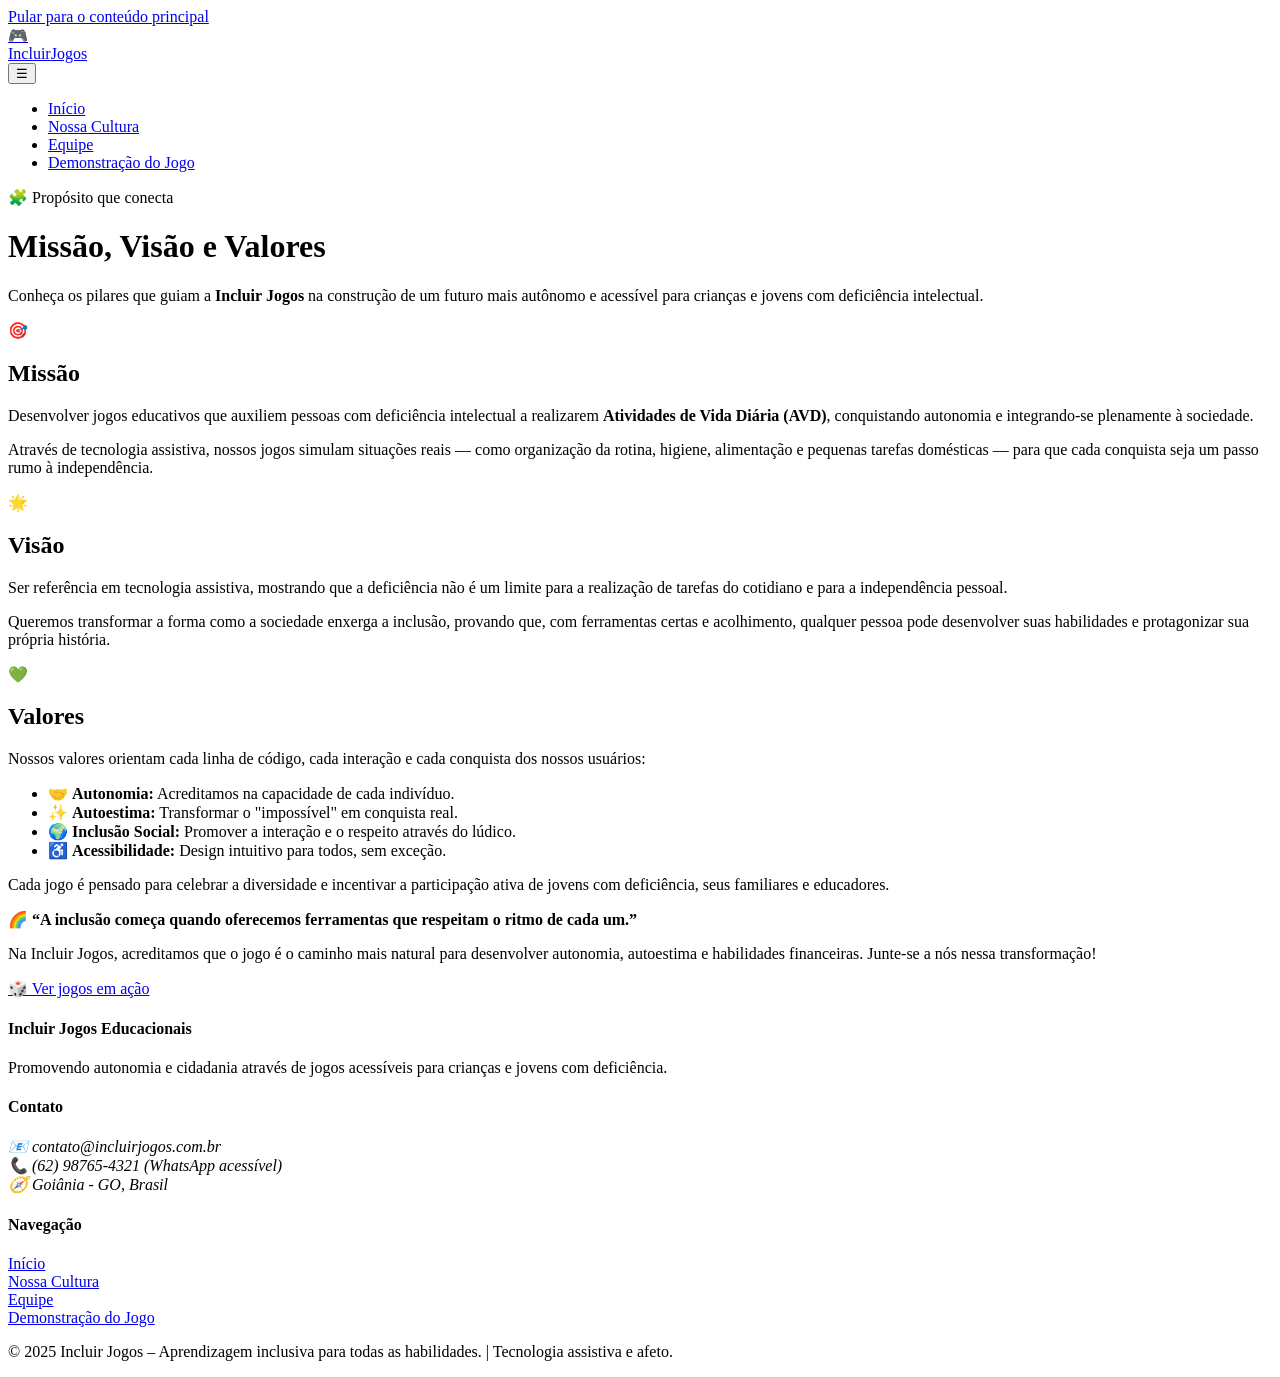
==== pag2.html @ 511714f4 "Add files via upload" ====
<!DOCTYPE html>
<html lang="pt-BR">
<head>
  <meta charset="UTF-8">
  <meta name="viewport" content="width=device-width, initial-scale=1.0, viewport-fit=cover">
  <title>Incluir Jogos - Missão, Visão e Valores | Educação inclusiva</title>
  <meta name="description" content="Conheça a missão, visão e valores da Incluir Jogos: tecnologia assistiva, autonomia, autoestima, inclusão social e acessibilidade para pessoas com deficiência.">
  <link rel="stylesheet" href="styles/style_pag2.css">
</head>
<body>

<a href="#conteudo-principal" class="skip-link">Pular para o conteúdo principal</a>

<header class="header">
  <div class="container nav-bar">
    <a href="index.html" class="logo" aria-label="Página inicial Incluir Jogos">
      <div class="logo-icon" aria-hidden="true">🎮</div>
      <div class="logo-text">Incluir<span>Jogos</span></div>
    </a>
    
    <button class="menu-toggle" id="menuToggle" aria-label="Abrir menu de navegação" aria-expanded="false">☰</button>

    <nav aria-label="Menu principal">
      <ul class="menu" id="menuNav">
        <li><a href="index.html">Início</a></li>
        <li><a href="pag2.html" aria-current="page">Nossa Cultura</a></li>
        <li><a href="pag3.html">Equipe</a></li>
        <li><a href="pag4.html">Demonstração do Jogo</a></li>
        <!-- Link adicional para pag4.html, como solicitado (consistência) -->
      </ul>
    </nav>
  </div>
</header>

<main id="conteudo-principal">
  <div class="container">
    <div class="page-header">
      <div class="intro-badge" aria-hidden="true">🧩 Propósito que conecta</div>
      <h1>Missão, Visão e Valores</h1>
      <p>Conheça os pilares que guiam a <strong>Incluir Jogos</strong> na construção de um futuro mais autônomo e acessível para crianças e jovens com deficiência intelectual.</p>
    </div>

    <!-- Cards principais: Missão, Visão e Valores -->
    <div class="cards-grid">
      <!-- MISSÃO -->
      <div class="card-mvv">
        <div class="card-inner">
          <div class="icon-mvv" aria-hidden="true">🎯</div>
          <h2>Missão</h2>
          <p><span class="highlight-text">Desenvolver jogos educativos</span> que auxiliem pessoas com deficiência intelectual a realizarem <strong>Atividades de Vida Diária (AVD)</strong>, conquistando autonomia e integrando-se plenamente à sociedade.</p>
          <p>Através de tecnologia assistiva, nossos jogos simulam situações reais — como organização da rotina, higiene, alimentação e pequenas tarefas domésticas — para que cada conquista seja um passo rumo à independência.</p>
        </div>
      </div>

      <!-- VISÃO -->
      <div class="card-mvv">
        <div class="card-inner">
          <div class="icon-mvv" aria-hidden="true">🌟</div>
          <h2>Visão</h2>
          <p><span class="highlight-text">Ser referência em tecnologia assistiva</span>, mostrando que a deficiência não é um limite para a realização de tarefas do cotidiano e para a independência pessoal.</p>
          <p>Queremos transformar a forma como a sociedade enxerga a inclusão, provando que, com ferramentas certas e acolhimento, qualquer pessoa pode desenvolver suas habilidades e protagonizar sua própria história.</p>
        </div>
      </div>

      <!-- VALORES -->
      <div class="card-mvv">
        <div class="card-inner">
          <div class="icon-mvv" aria-hidden="true">💚</div>
          <h2>Valores</h2>
          <p>Nossos valores orientam cada linha de código, cada interação e cada conquista dos nossos usuários:</p>
          <ul class="valores-list">
            <li><span class="bullet" aria-hidden="true">🤝</span> <strong>Autonomia:</strong> Acreditamos na capacidade de cada indivíduo.</li>
            <li><span class="bullet" aria-hidden="true">✨</span> <strong>Autoestima:</strong> Transformar o "impossível" em conquista real.</li>
            <li><span class="bullet" aria-hidden="true">🌍</span> <strong>Inclusão Social:</strong> Promover a interação e o respeito através do lúdico.</li>
            <li><span class="bullet" aria-hidden="true">♿</span> <strong>Acessibilidade:</strong> Design intuitivo para todos, sem exceção.</li>
          </ul>
          <p style="margin-top: 0.8rem;">Cada jogo é pensado para celebrar a diversidade e incentivar a participação ativa de jovens com deficiência, seus familiares e educadores.</p>
        </div>
      </div>
    </div>

    <!-- Sessão inspiracional complementar (Linguagem acolhedora) -->
    <div class="callout">
      <p>🌈 <strong>“A inclusão começa quando oferecemos ferramentas que respeitam o ritmo de cada um.”</strong></p>
      <p style="font-size: 1rem;">Na Incluir Jogos, acreditamos que o jogo é o caminho mais natural para desenvolver autonomia, autoestima e habilidades financeiras. Junte-se a nós nessa transformação!</p>
      <a href="pag3.html" class="btn-secundario" aria-label="Conheça a demonstração do jogo">🎲 Ver jogos em ação</a>
    </div>
  </div>
</main>

<footer class="footer">
  <div class="container">
    <div class="footer-content">
      <div class="footer-info">
        <h4>Incluir Jogos Educacionais</h4>
        <p>Promovendo autonomia e cidadania através de jogos acessíveis para crianças e jovens com deficiência.</p>
      </div>
      <div class="footer-info">
        <h4>Contato</h4>
        <address>
          📧 contato@incluirjogos.com.br<br>
          📞 (62) 98765-4321 (WhatsApp acessível)<br>
          🧭 Goiânia - GO, Brasil
        </address>
      </div>
      <div class="footer-info">
        <h4>Navegação</h4>
        <p><a href="index.html">Início</a><br>
        <a href="pag2.html">Nossa Cultura</a><br>
        <a href="pag3.html">Equipe</a><br>
        <a href="pag4.html">Demonstração do Jogo</a></p>
      </div>
    </div>
    <div class="footer-copy">
      <p>© 2025 Incluir Jogos – Aprendizagem inclusiva para todas as habilidades. | Tecnologia assistiva e afeto.</p>
    </div>
  </div>
</footer>

<script src="scripts/script_pag2.js"></script>
</body>
</html>
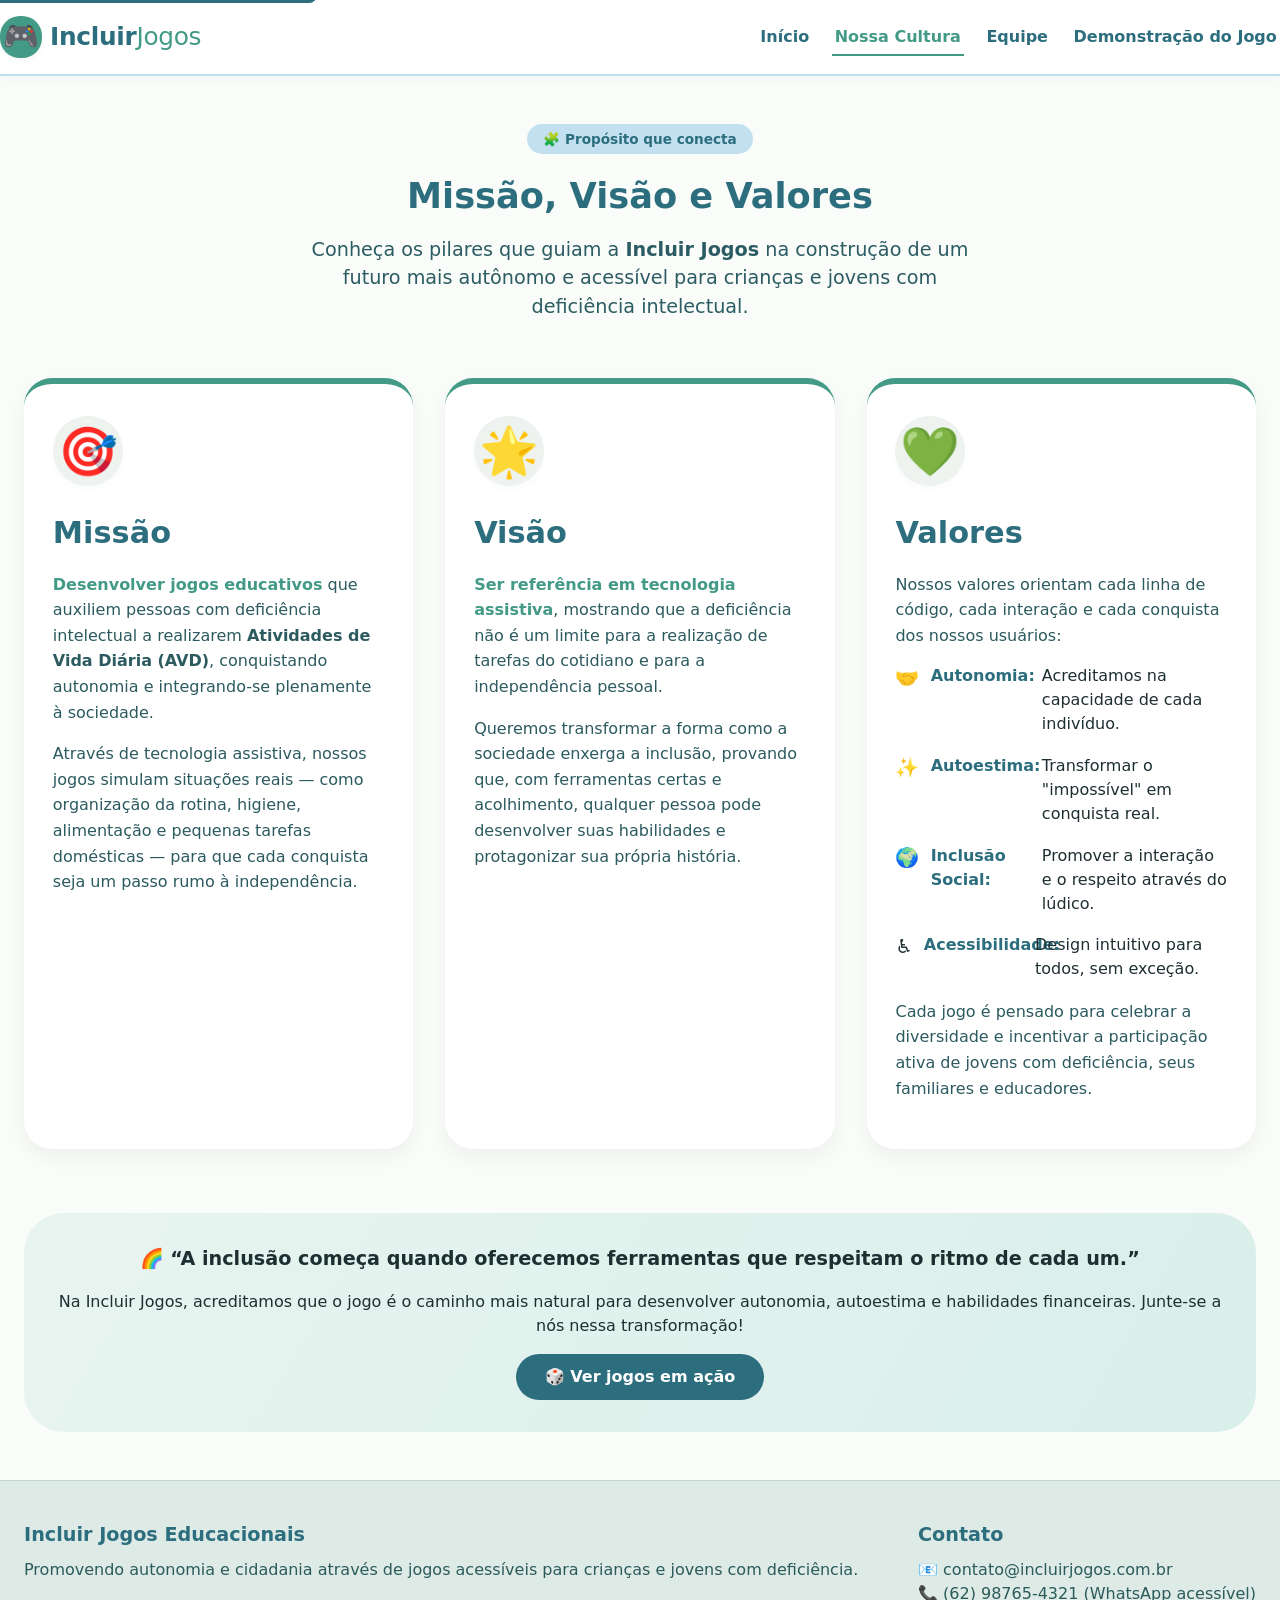
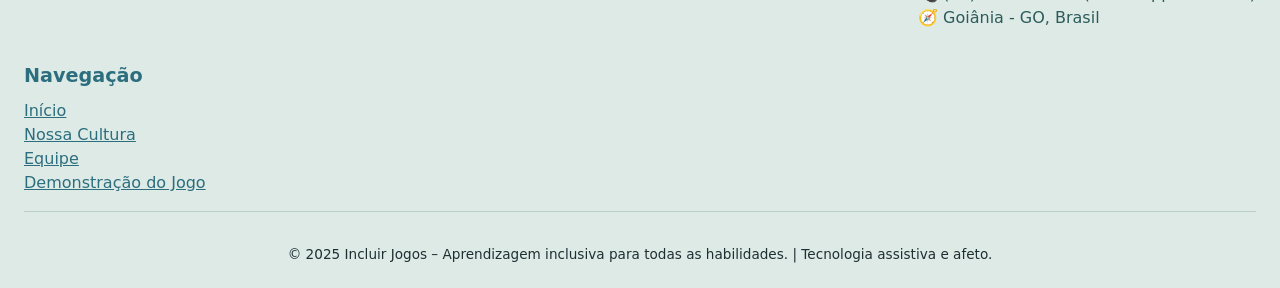
==== commit f7788bf6: "Update pag2.html" ====
--- a/pag2.html
+++ b/pag2.html
@@ -5,7 +5,7 @@
   <meta name="viewport" content="width=device-width, initial-scale=1.0, viewport-fit=cover">
   <title>Incluir Jogos - Missão, Visão e Valores | Educação inclusiva</title>
   <meta name="description" content="Conheça a missão, visão e valores da Incluir Jogos: tecnologia assistiva, autonomia, autoestima, inclusão social e acessibilidade para pessoas com deficiência.">
-  <link rel="stylesheet" href="styles/style_pag2.css">
+  <link rel="stylesheet" href="/style_pag2.css">
 </head>
 <body>
 
@@ -117,6 +117,6 @@
   </div>
 </footer>
 
-<script src="scripts/script_pag2.js"></script>
+<script src="/script_pag2.js"></script>
 </body>
-</html>+</html>
--- a/style_pag2.css
+++ b/style_pag2.css
@@ -0,0 +1,367 @@
+    * {
+      margin: 0;
+      padding: 0;
+      box-sizing: border-box;
+    }
+
+    /* PALETA ACESSÍVEL E SUAVE - MESMA DA INDEX */
+    :root {
+      --bg-geral: #F9FCF8;
+      --azul-suave: #C2E0F0;
+      --verde-agua: #B8E1D9;
+      --azul-claro: #D4ECF2;
+      --azul-profundo: #2C6E7E;
+      --verde-destaque: #439A86;
+      --texto-escuro: #1E2F32;
+      --texto-claro: #FEFCF3;
+      --cinza-claro: #EFF3F0;
+      --sombra-leve: 0 8px 20px rgba(0, 0, 0, 0.05);
+      --foco-outline: 3px solid #2C6E7E;
+      --border-radius-card: 28px;
+      --fonte-principal: 'Segoe UI', system-ui, 'Roboto', 'Helvetica Neue', sans-serif;
+    }
+
+    body {
+      font-family: var(--fonte-principal);
+      background-color: var(--bg-geral);
+      color: var(--texto-escuro);
+      line-height: 1.5;
+      scroll-behavior: smooth;
+    }
+
+    /* SKIP LINK ACESSIBILIDADE */
+    .skip-link {
+      position: absolute;
+      top: -40px;
+      left: 0;
+      background: var(--azul-profundo);
+      color: white;
+      padding: 0.6rem 1rem;
+      text-decoration: none;
+      font-weight: 600;
+      border-radius: 0 0 8px 0;
+      z-index: 100;
+      transition: top 0.2s ease;
+    }
+    .skip-link:focus {
+      top: 0;
+      outline: 2px solid white;
+    }
+
+    .container {
+      max-width: 1280px;
+      margin: 0 auto;
+      padding: 0 1.5rem;
+    }
+
+    /* CABEÇALHO IDÊNTICO */
+    .header {
+      background: white;
+      box-shadow: 0 2px 12px rgba(0, 0, 0, 0.03);
+      position: sticky;
+      top: 0;
+      z-index: 10;
+      border-bottom: 2px solid var(--azul-suave);
+    }
+    .nav-bar {
+      display: flex;
+      align-items: center;
+      justify-content: space-between;
+      flex-wrap: wrap;
+      padding: 1rem 0;
+    }
+    .logo {
+      display: flex;
+      align-items: center;
+      gap: 0.5rem;
+      text-decoration: none;
+    }
+    .logo-icon {
+      background: var(--verde-destaque);
+      width: 42px;
+      height: 42px;
+      border-radius: 20px;
+      display: inline-flex;
+      align-items: center;
+      justify-content: center;
+      font-size: 1.8rem;
+      box-shadow: 0 2px 6px rgba(0,0,0,0.05);
+      transition: transform 0.2s;
+    }
+    .logo:hover .logo-icon {
+      transform: scale(1.02);
+    }
+    .logo-text {
+      font-size: 1.55rem;
+      font-weight: 700;
+      color: var(--azul-profundo);
+      letter-spacing: -0.3px;
+    }
+    .logo span:last-child {
+      font-weight: 500;
+      color: var(--verde-destaque);
+    }
+
+    /* MENU DE NAVEGAÇÃO */
+    .menu {
+      display: flex;
+      gap: 1.2rem;
+      flex-wrap: wrap;
+      list-style: none;
+    }
+    .menu a {
+      text-decoration: none;
+      font-weight: 600;
+      color: var(--azul-profundo);
+      padding: 0.5rem 0.2rem;
+      transition: all 0.2s ease;
+      border-bottom: 2px solid transparent;
+      font-size: 1rem;
+    }
+    .menu a:hover {
+      border-bottom-color: var(--verde-destaque);
+      color: var(--verde-destaque);
+    }
+    .menu a:focus-visible {
+      outline: var(--foco-outline);
+      outline-offset: 4px;
+      border-radius: 4px;
+    }
+    .menu a[aria-current="page"] {
+      border-bottom-color: var(--verde-destaque);
+      color: var(--verde-destaque);
+      font-weight: 700;
+    }
+
+    /* BOTÃO HAMBURGUER (mobile) */
+    .menu-toggle {
+      display: none;
+      background: none;
+      border: none;
+      font-size: 2rem;
+      cursor: pointer;
+      color: var(--azul-profundo);
+      transition: 0.2s;
+    }
+    .menu-toggle:focus-visible {
+      outline: var(--foco-outline);
+      outline-offset: 2px;
+      border-radius: 8px;
+    }
+
+    /* SEÇÃO PRINCIPAL DA PÁGINA (MISSÃO, VISÃO, VALORES) */
+    .page-header {
+      text-align: center;
+      padding: 3rem 0 1.5rem 0;
+    }
+    .page-header h1 {
+      font-size: 2.2rem;
+      color: var(--azul-profundo);
+      font-weight: 700;
+    }
+    .page-header p {
+      font-size: 1.2rem;
+      color: #2c5c63;
+      max-width: 700px;
+      margin: 0.8rem auto 0;
+    }
+    .intro-badge {
+      display: inline-block;
+      background: var(--azul-suave);
+      padding: 0.3rem 1rem;
+      border-radius: 40px;
+      font-size: 0.85rem;
+      font-weight: 600;
+      color: var(--azul-profundo);
+      margin-bottom: 1rem;
+    }
+
+    /* GRID DE CONTEÚDO */
+    .cards-grid {
+      display: flex;
+      flex-wrap: wrap;
+      gap: 2rem;
+      justify-content: center;
+      margin: 2rem 0 4rem;
+    }
+    .card-mvv {
+      flex: 1;
+      min-width: 280px;
+      background: white;
+      border-radius: var(--border-radius-card);
+      box-shadow: var(--sombra-leve);
+      overflow: hidden;
+      transition: transform 0.25s ease, box-shadow 0.2s;
+      border-top: 6px solid var(--verde-destaque);
+    }
+    .card-mvv:hover {
+      transform: translateY(-6px);
+      box-shadow: 0 20px 30px -12px rgba(0, 0, 0, 0.12);
+    }
+    .card-inner {
+      padding: 2rem 1.8rem;
+    }
+    .icon-mvv {
+      font-size: 3rem;
+      background: var(--cinza-claro);
+      width: 70px;
+      height: 70px;
+      display: flex;
+      align-items: center;
+      justify-content: center;
+      border-radius: 40px;
+      margin-bottom: 1.5rem;
+      box-shadow: inset 0 1px 2px rgba(0,0,0,0.02), 0 4px 8px rgba(0,0,0,0.02);
+    }
+    .card-mvv h2 {
+      font-size: 1.9rem;
+      color: var(--azul-profundo);
+      margin-bottom: 1rem;
+      font-weight: 700;
+    }
+    .card-mvv p {
+      font-size: 1rem;
+      line-height: 1.6;
+      margin-bottom: 1rem;
+      color: #2b5a5f;
+    }
+    .highlight-text {
+      font-weight: 600;
+      color: var(--verde-destaque);
+    }
+
+    /* SEÇÃO VALORES (lista dentro do card de valores) */
+    .valores-list {
+      list-style: none;
+      margin-top: 1rem;
+    }
+    .valores-list li {
+      margin-bottom: 1.1rem;
+      display: flex;
+      align-items: flex-start;
+      gap: 0.7rem;
+      font-size: 1rem;
+    }
+    .valores-list li strong {
+      color: var(--azul-profundo);
+      font-weight: 700;
+      min-width: 100px;
+    }
+    .bullet {
+      font-size: 1.2rem;
+    }
+
+    /* BOTÃO SECUNDÁRIO PARA CHAMADA */
+    .callout {
+      background: linear-gradient(120deg, #E8F4F0, #D9EFEA);
+      border-radius: 40px;
+      padding: 2rem;
+      text-align: center;
+      margin: 1rem 0 3rem;
+    }
+    .callout p {
+      font-size: 1.2rem;
+      margin-bottom: 1rem;
+      font-weight: 500;
+    }
+    .btn-secundario {
+      background-color: var(--azul-profundo);
+      color: white;
+      font-weight: 700;
+      padding: 0.7rem 1.8rem;
+      border-radius: 60px;
+      text-decoration: none;
+      display: inline-block;
+      transition: all 0.2s ease;
+    }
+    .btn-secundario:hover {
+      background-color: #1f5565;
+      transform: scale(1.02);
+    }
+    .btn-secundario:focus-visible {
+      outline: var(--foco-outline);
+      outline-offset: 3px;
+    }
+
+    /* RODAPÉ */
+    .footer {
+      background-color: #DDEAE6;
+      margin-top: 2rem;
+      padding: 2.5rem 0 1.5rem;
+      border-top: 1px solid #C2D6D0;
+    }
+    .footer-content {
+      display: flex;
+      flex-wrap: wrap;
+      justify-content: space-between;
+      align-items: flex-start;
+      gap: 2rem;
+    }
+    .footer-info h4 {
+      font-size: 1.2rem;
+      margin-bottom: 0.5rem;
+      color: var(--azul-profundo);
+    }
+    .footer-info p, .footer-info address {
+      font-style: normal;
+      color: #2c5b5b;
+      margin-top: 0.3rem;
+    }
+    .footer-copy {
+      text-align: center;
+      padding-top: 2rem;
+      font-size: 0.85rem;
+      border-top: 1px solid #B9D0C8;
+      margin-top: 1rem;
+    }
+    a {
+      color: var(--azul-profundo);
+    }
+
+    /* RESPONSIVIDADE TOTAL */
+    @media (max-width: 780px) {
+      .menu-toggle {
+        display: block;
+      }
+      .menu {
+        display: none;
+        width: 100%;
+        flex-direction: column;
+        background: white;
+        padding: 1rem 0;
+        margin-top: 1rem;
+        border-radius: 24px;
+        gap: 0.8rem;
+        text-align: center;
+      }
+      .menu.active {
+        display: flex;
+      }
+      .nav-bar {
+        position: relative;
+      }
+      .page-header h1 {
+        font-size: 1.8rem;
+      }
+      .card-mvv h2 {
+        font-size: 1.6rem;
+      }
+      .valores-list li {
+        flex-direction: column;
+        gap: 0.3rem;
+      }
+      .valores-list li strong {
+        min-width: auto;
+      }
+      .container {
+        padding: 0 1.2rem;
+      }
+    }
+    @media (max-width: 480px) {
+      .card-inner {
+        padding: 1.5rem;
+      }
+      .callout p {
+        font-size: 1rem;
+      }
+    }
